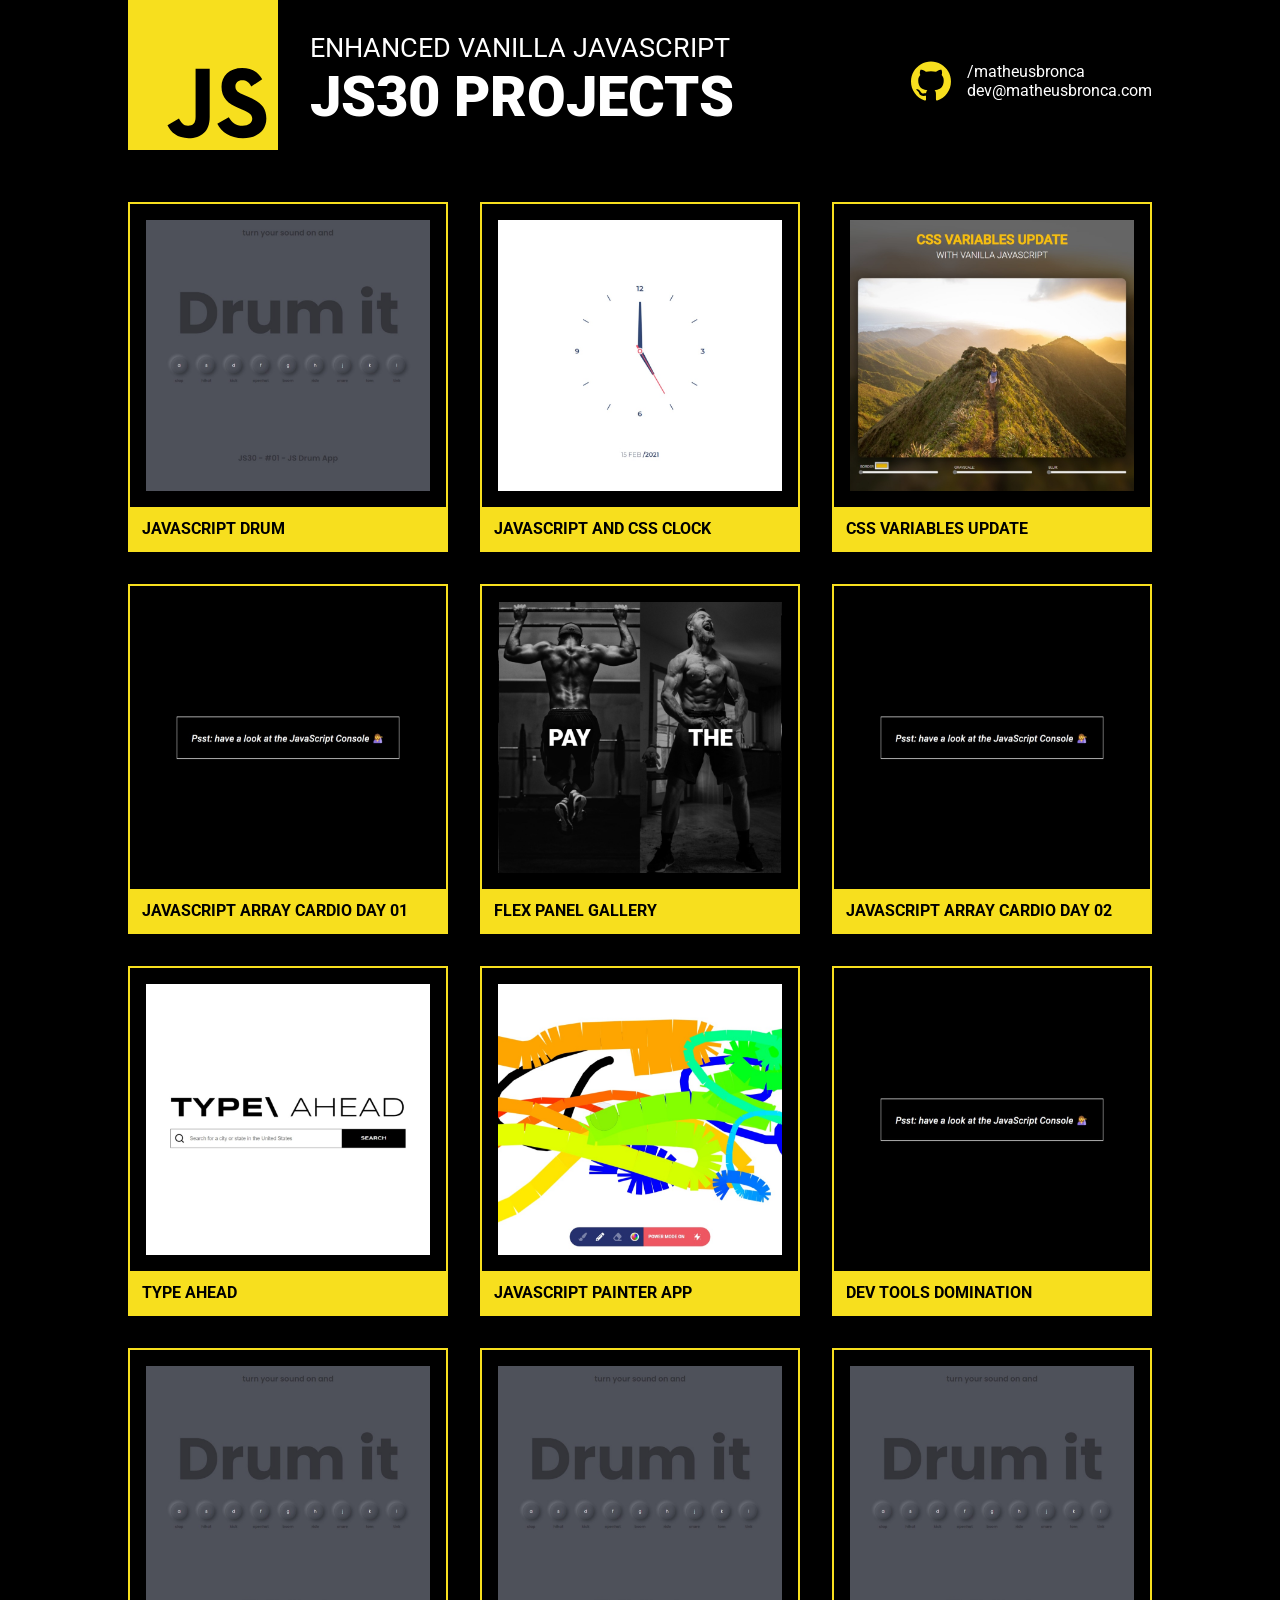
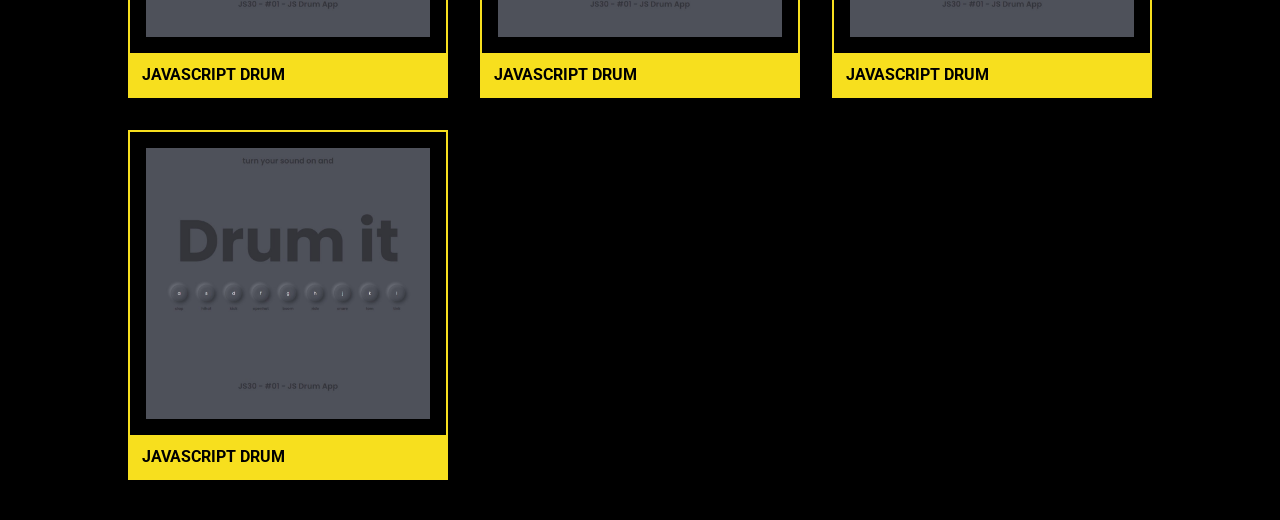
==== index.html @ 11f6f44c "Added readme" ====
<!DOCTYPE html>
<html lang="en">
<head>
    <meta charset="UTF-8">
    <meta name="viewport" content="width=device-width, initial-scale=1.0">
    <link rel="preconnect" href="https://fonts.gstatic.com">
   <link rel="preconnect" href="https://fonts.gstatic.com">
<link href="https://fonts.googleapis.com/css2?family=Roboto:wght@400;700;900&display=swap" rel="stylesheet">
    <link rel="stylesheet" href="style.css">
    <title>Enhanced JS30 - matheusbronca</title>
</head>
<body class="container">
    <header>
        <h1><img src="/images/js-logo.svg" alt="JavaScript Logo" class="logo"><div class="title">
            <span>Enhanced Vanilla Javascript</span><span>JS30 Projects</span>
        </div></h1>
            <a href="https://github.com/matheusbronca" class="github">
                    <img src="/images/github-logo.svg" alt="Github Logo" class="github__img">
                <div class="github-container">
                    <span href="https://github.com/matheusbronca" class="github__user">/matheusbronca</span>
                    <span href="mailto: dev@matheusbronca.com" class="email">dev@matheusbronca.com</span>
                </div>
            </a>
    </header>
    <ul class="projects-list">
        <li class="project">
            <a href="https://matheusbronca.github.io/JS30/01%20-%20JavaScript%20Drum/" class="card">
                <img src="/images/01.jpg" alt="" class="card__img">
                <h3 class="card__title">JavaScript Drum</h3>
            </a>
        </li>
        <li class="project">
            <a href="https://matheusbronca.github.io/JS30/02%20-%20JS%20and%20CSS%20Clock/" class="card">
                <img src="/images/02.jpg" alt="" class="card__img">
                <h3 class="card__title">JavaScript  and CSS Clock</h3>
            </a>
        </li>
        <li class="project">
            <a href="https://matheusbronca.github.io/JS30/03%20-%20CSS%20Variables/" class="card">
                <img src="/images/03.jpg" alt="" class="card__img">
                <h3 class="card__title">CSS Variables Update</h3>
            </a>
        </li>
        <li class="project">
            <a href="https://matheusbronca.github.io/JS30/04%20-%20Array%20Cardio%20Day%201/" class="card">
                <img src="/images/04.jpg" alt="" class="card__img">
                <h3 class="card__title">JavaScript Array Cardio Day 01</h3>
            </a>
        </li>
        <li class="project">
            <a href="https://matheusbronca.github.io/JS30/05%20-%20Flex%20Panel%20Gallery/" class="card">
                <img src="/images/05.jpg" alt="" class="card__img">
                <h3 class="card__title">Flex Panel Gallery</h3>
            </a>
        </li>
        <li class="project">
            <a href="https://matheusbronca.github.io/JS30/07%20-%20Array%20Cardio%20Day%202/" class="card">
                <img src="/images/04.jpg" alt="" class="card__img">
                <h3 class="card__title">JavaScript Array Cardio day 02</h3>
            </a>
        </li>
        <li class="project">
            <a href="https://matheusbronca.github.io/JS30/06%20%20-%20Type%20Ahead/" class="card">
                <img src="/images/06.jpg" alt="" class="card__img">
                <h3 class="card__title">Type ahead</h3>
            </a>
        </li>
        <li class="project">
            <a href="https://matheusbronca.github.io/JS30/08%20-%20Fun%20with%20HTML5%20Canvas/" class="card">
                <img src="/images/07.jpg" alt="" class="card__img">
                <h3 class="card__title">JavaScript Painter App</h3>
            </a>
        </li>
        <li class="project">
            <a href="https://matheusbronca.github.io/JS30/09%20-%20Dev%20Tools%20Domination/" class="card">
                <img src="/images/04.jpg" alt="" class="card__img">
                <h3 class="card__title">Dev Tools Domination</h3>
            </a>
        </li>
        <li class="project">
            <a href="https://matheusbronca.github.io/JS30/01%20-%20JavaScript%20Drum/" class="card">
                <img src="/images/01.jpg" alt="" class="card__img">
                <h3 class="card__title">JavaScript Drum</h3>
            </a>
        </li>
        <li class="project">
            <a href="https://matheusbronca.github.io/JS30/01%20-%20JavaScript%20Drum/" class="card">
                <img src="/images/01.jpg" alt="" class="card__img">
                <h3 class="card__title">JavaScript Drum</h3>
            </a>
        </li>
        <li class="project">
            <a href="https://matheusbronca.github.io/JS30/01%20-%20JavaScript%20Drum/" class="card">
                <img src="/images/01.jpg" alt="" class="card__img">
                <h3 class="card__title">JavaScript Drum</h3>
            </a>
        </li>
        <li class="project">
            <a href="https://matheusbronca.github.io/JS30/01%20-%20JavaScript%20Drum/" class="card">
                <img src="/images/01.jpg" alt="" class="card__img">
                <h3 class="card__title">JavaScript Drum</h3>
            </a>
        </li>
    </ul>
</body>
</html>
---- style.css ----
:root {
    --primary-color: #F7DF1E;
}

* {
    box-sizing: border-box;
    margin: 0;
    padding: 0;
    text-decoration: none;
    list-style: none;
}

body {
    background-color: black;
    color: white;
    font-family: 'Roboto', sans-serif;
}

.container {
    width: 80%;
    margin: 0 auto;
}

header {
    display: flex;
    justify-content: space-between;
    align-items: center;
}

h1 {
    display: flex;
}

h1 .logo {
    width: 150px;
    height: 150px;
}

.title {
    display: flex;
    flex-direction: column;
    font-weight: bold;
    text-transform: uppercase; 
    padding: 2rem 2rem;
}

.title span:nth-child(1) {
    font-weight: normal;
    font-size: 1.70rem;
 }

.title span:nth-child(2) {
    text-transform: uppercase;
    font-weight: 900;
    font-size: 3.5rem;
}

.github {
    display: flex;
    align-items: center;
    color: white;
}

.github__img {
    margin-right: 1rem;
    width: 2.5rem;
}

.github-container {
    display: flex;
    flex-direction: column;
}

.projects-list {
    margin: 2.5rem 0;
    display: grid;
    gap: 2rem;
    grid-template-columns: repeat(3, 1fr);
}

.project {
    position: relative;
    height: 350px;
    border: 2px solid var(--primary-color);
}

.project a > img {
    height: 87.5%;
    width: 100%;
    padding: 1rem;
    object-fit: cover;
}

.project a {
    display: block;
    width: 100%;
    height: 100%;
}

.project .card__title {
    position: absolute;
    padding: .75rem;
    left: 0;
    bottom: 0;
    text-transform: uppercase;
    width: 100%;
    font-weight: bold;
    font-size: 1rem;
    overflow: hidden;
    background-color: var(--primary-color);
    color: black;
}

.project a:hover::after {
    opacity: 1;
}

.project a:after {
    opacity: 0;
    content: 'see project';
    line-height: 325px;
    text-align: center;
    display: block;
    position: absolute;
    left: 0;
    bottom: 0;
    height: 100%;
    width: 100%;
    background-color: #F7DF1E90;
    font-size: 2rem;
    font-weight: 900;
    text-transform: uppercase;
    color: white;
    transition: opacity .1s ease-in;
}
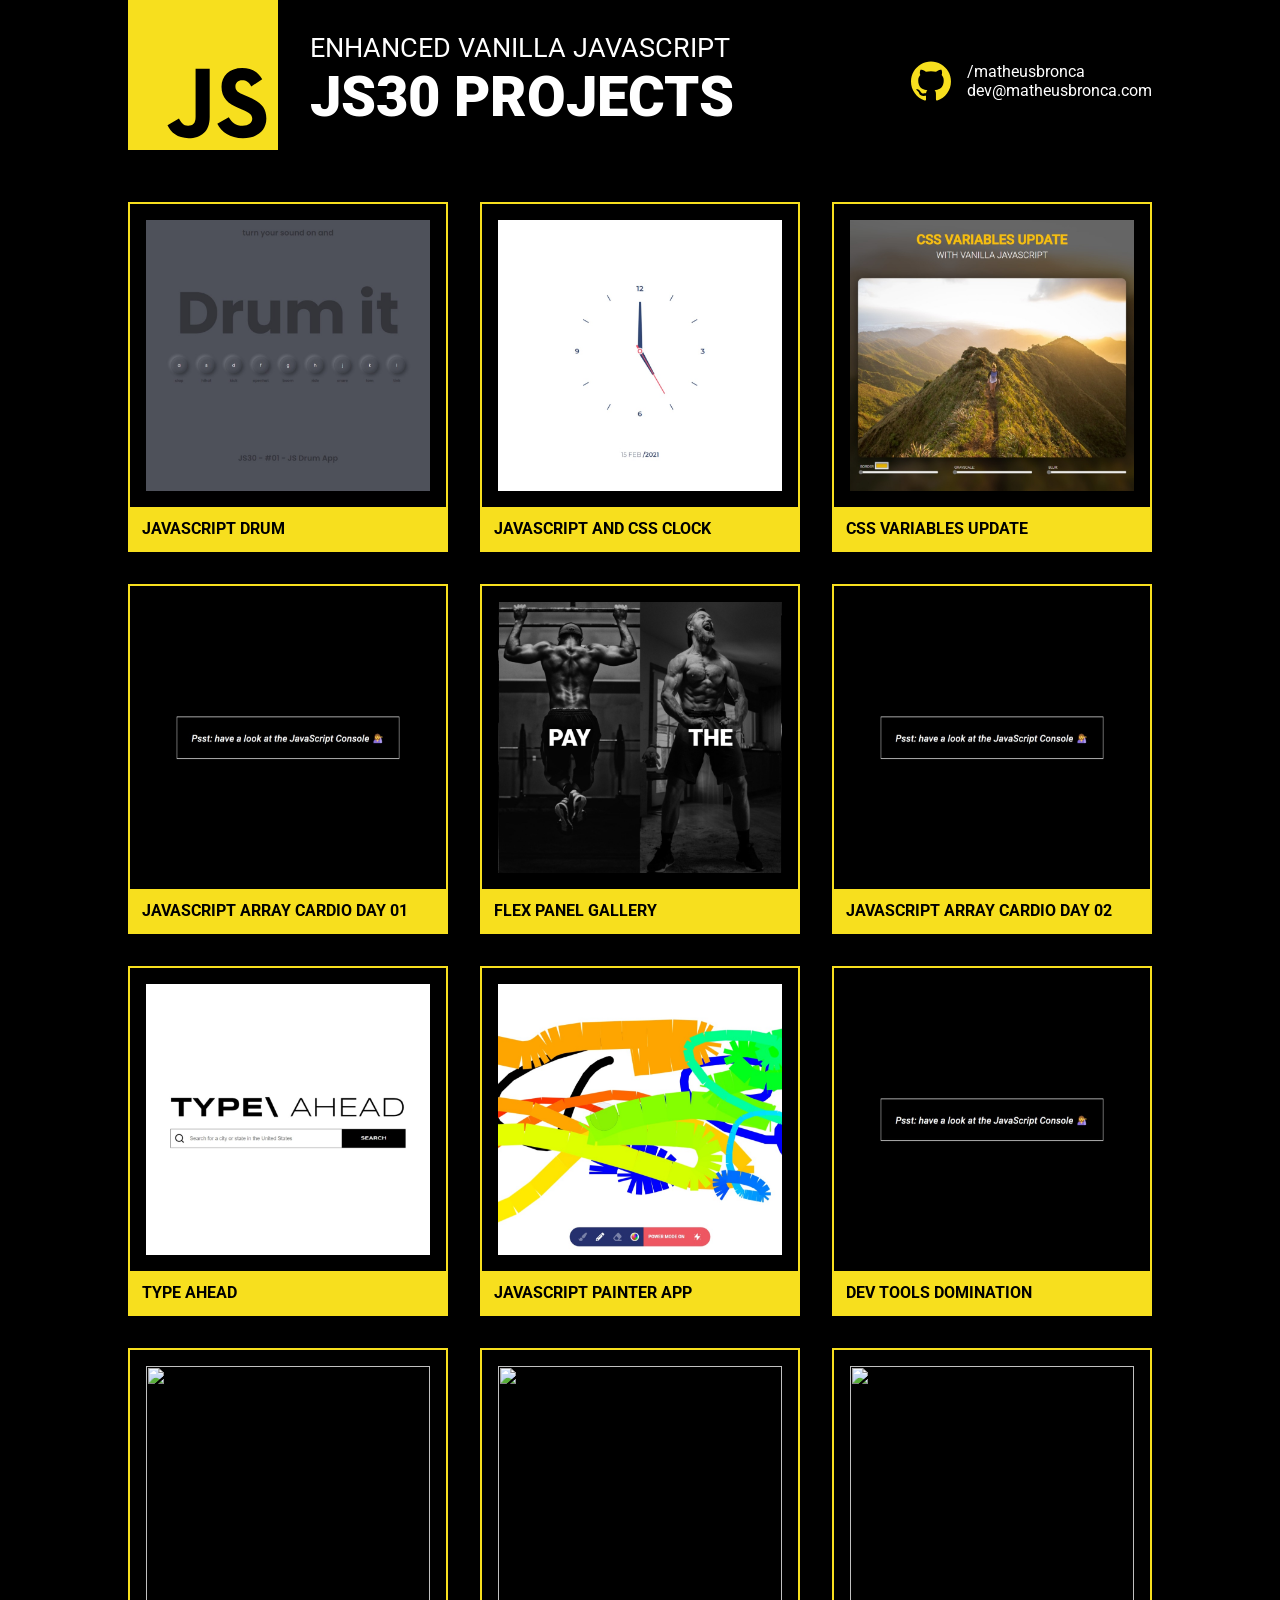
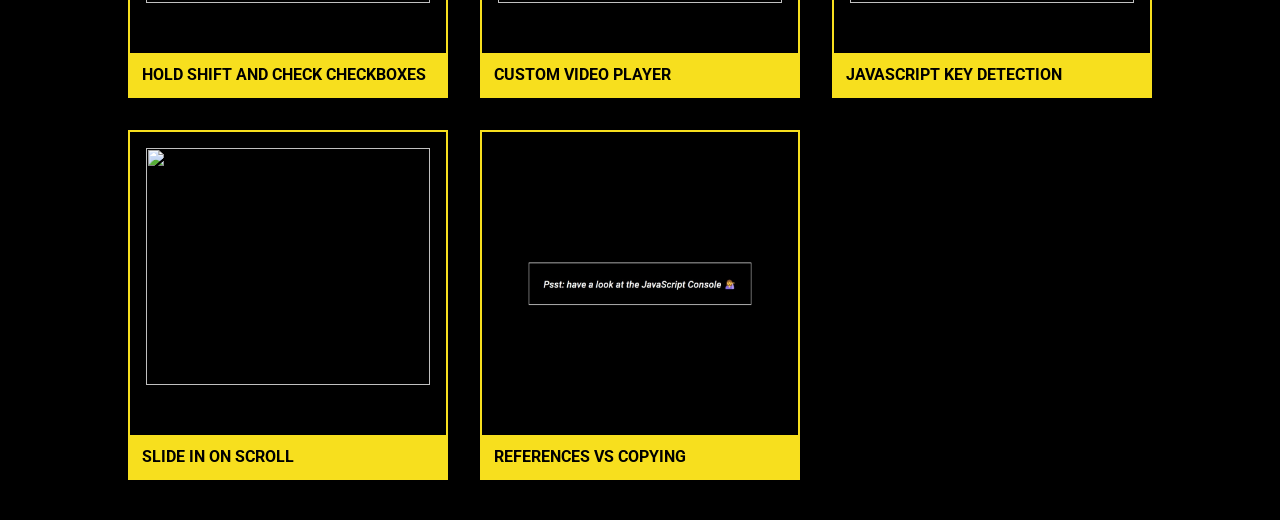
==== commit 1f73057c: "Created a index page for the repo" ====
--- a/index.html
+++ b/index.html
@@ -78,27 +78,33 @@
             </a>
         </li>
         <li class="project">
-            <a href="https://matheusbronca.github.io/JS30/01%20-%20JavaScript%20Drum/" class="card">
-                <img src="/images/01.jpg" alt="" class="card__img">
-                <h3 class="card__title">JavaScript Drum</h3>
+            <a href="https://matheusbronca.github.io/JS30/10%20-%20Hold%20Shift%20and%20Check%20Checkboxes/" class="card">
+                <img src="/images/10.jpg" alt="" class="card__img">
+                <h3 class="card__title">Hold shift and check Checkboxes</h3>
+            </a>
+        </li>
+                <li class="project">
+            <a href="https://matheusbronca.github.io/JS30/11%20-%20Custom%20Video%20Player/" class="card">
+                <img src="/images/11.jpg" alt="" class="card__img">
+                <h3 class="card__title">Custom Video Player</h3>
             </a>
         </li>
         <li class="project">
-            <a href="https://matheusbronca.github.io/JS30/01%20-%20JavaScript%20Drum/" class="card">
-                <img src="/images/01.jpg" alt="" class="card__img">
-                <h3 class="card__title">JavaScript Drum</h3>
+            <a href="https://matheusbronca.github.io/JS30/12%20-%20Key%20sequence%20detection/" class="card">
+                <img src="/images/12.jpg" alt="" class="card__img">
+                <h3 class="card__title">JavaScript Key Detection</h3>
             </a>
         </li>
         <li class="project">
-            <a href="https://matheusbronca.github.io/JS30/01%20-%20JavaScript%20Drum/" class="card">
-                <img src="/images/01.jpg" alt="" class="card__img">
-                <h3 class="card__title">JavaScript Drum</h3>
+            <a href="https://matheusbronca.github.io/JS30/13%20-%20Slide%20in%20on%20scroll/" class="card">
+                <img src="/images/13.jpg" alt="" class="card__img">
+                <h3 class="card__title">Slide in on Scroll</h3>
             </a>
         </li>
-        <li class="project">
-            <a href="https://matheusbronca.github.io/JS30/01%20-%20JavaScript%20Drum/" class="card">
-                <img src="/images/01.jpg" alt="" class="card__img">
-                <h3 class="card__title">JavaScript Drum</h3>
+                <li class="project">
+            <a href="https://matheusbronca.github.io/JS30/14%20-%20JavaScript%20References%20VS%20Copying/" class="card">
+                <img src="/images/04.jpg" alt="" class="card__img">
+                <h3 class="card__title">References vs Copying</h3>
             </a>
         </li>
     </ul>
--- a/style.css
+++ b/style.css
@@ -132,4 +132,69 @@
     text-transform: uppercase;
     color: white;
     transition: opacity .1s ease-in;
+}
+
+@media screen and (max-width: 1024px) {
+    .container {
+        width: 90%;
+    }
+
+    .project {
+        height: 300px;
+    }
+}
+
+
+@media screen and (max-width: 768px) {
+    
+    .container{
+        width: 90%;
+    }
+
+    h1 .logo {
+        width: 100px;
+        height: 100px;
+    }
+    
+    .title span:nth-child(1) {
+    font-size: 1rem;
+ }
+
+.title span:nth-child(2) {
+    font-size: 2rem;
+}
+
+    .projects-list {
+        grid-template-columns: 1fr 1fr;
+    }
+
+    .github__img {
+        width: 32px;
+        height: 32px;
+    }
+}
+
+@media screen and (max-width: 500px) {
+    header {
+        flex-direction: column;
+    }
+
+        h1 .logo {
+        width: 80px;
+        height: 80px;
+    }
+
+
+
+        .title span:nth-child(1) {
+    font-size: .875rem;
+ }
+
+    .title span:nth-child(2) {
+    font-size: 1.8rem;
+    }
+
+    .projects-list {
+        grid-template-columns: 1fr;
+    }
 }
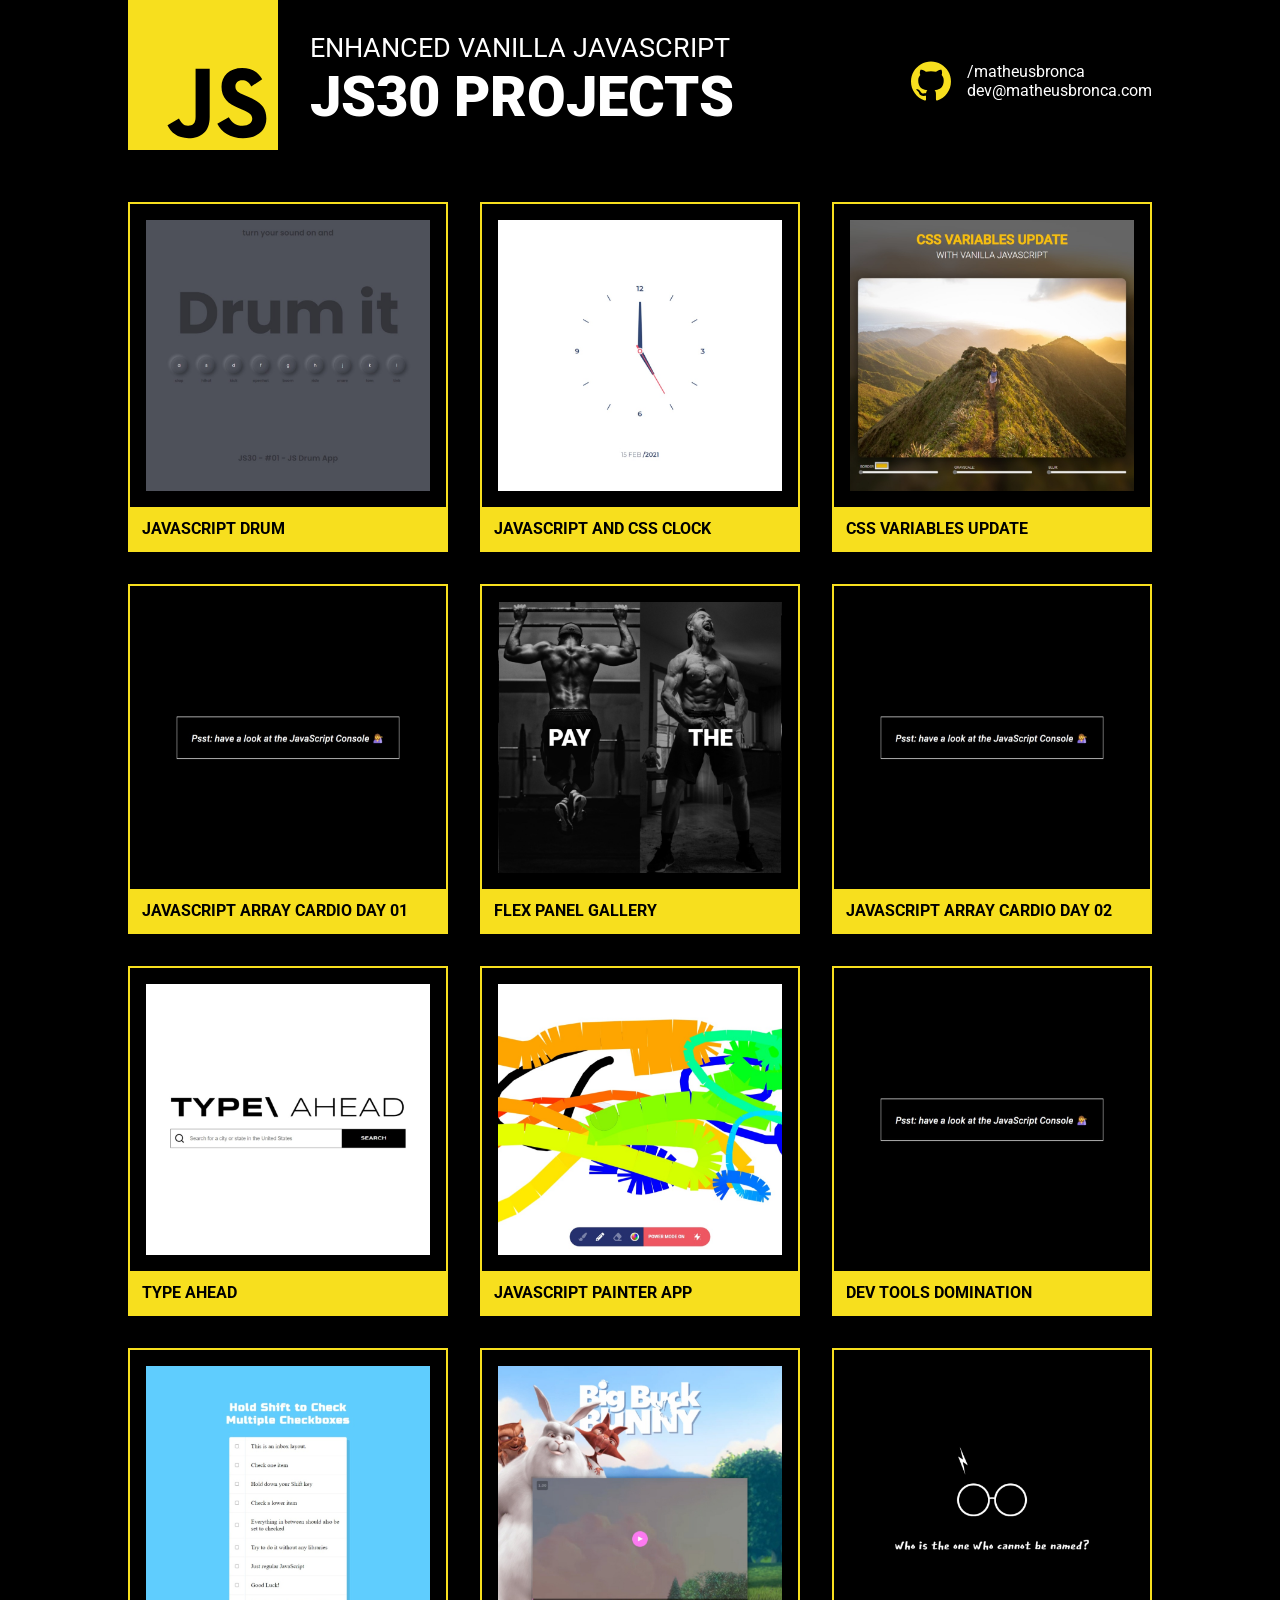
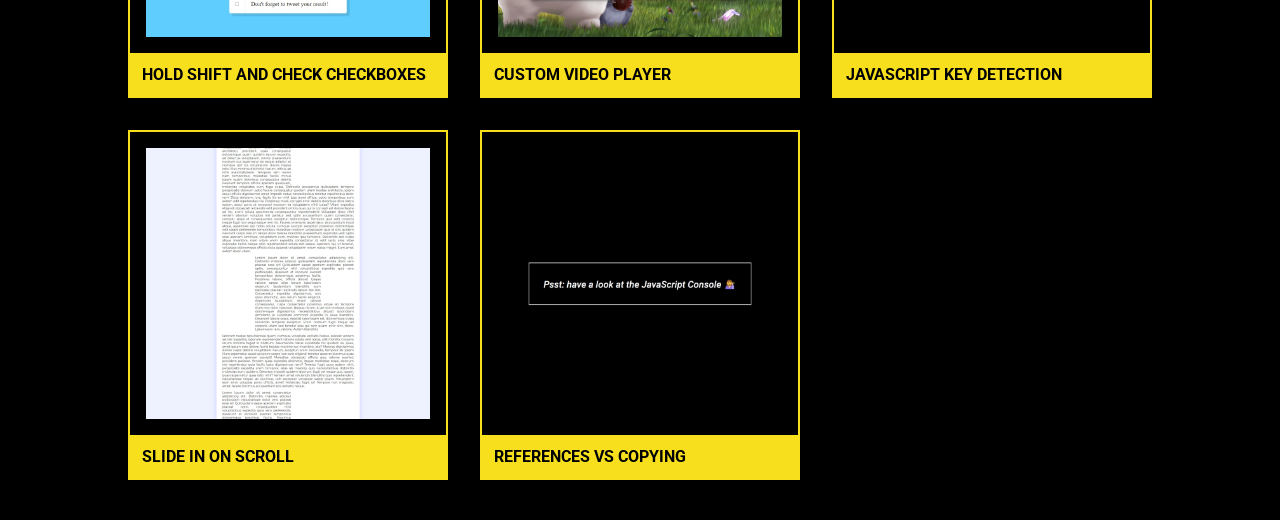
==== commit b8fb3d95: "Updated images" ====
--- a/index.html
+++ b/index.html
@@ -15,7 +15,7 @@
             <span>Enhanced Vanilla Javascript</span><span>JS30 Projects</span>
         </div></h1>
             <a href="https://github.com/matheusbronca" class="github">
-                    <img src="/images/github-logo.svg" alt="Github Logo" class="github__img">
+                    <img src="./images/github-logo.svg" alt="Github Logo" class="github__img">
                 <div class="github-container">
                     <span href="https://github.com/matheusbronca" class="github__user">/matheusbronca</span>
                     <span href="mailto: dev@matheusbronca.com" class="email">dev@matheusbronca.com</span>
@@ -25,85 +25,85 @@
     <ul class="projects-list">
         <li class="project">
             <a href="https://matheusbronca.github.io/JS30/01%20-%20JavaScript%20Drum/" class="card">
-                <img src="/images/01.jpg" alt="" class="card__img">
+                <img src="./images/01.jpg" alt="" class="card__img">
                 <h3 class="card__title">JavaScript Drum</h3>
             </a>
         </li>
         <li class="project">
             <a href="https://matheusbronca.github.io/JS30/02%20-%20JS%20and%20CSS%20Clock/" class="card">
-                <img src="/images/02.jpg" alt="" class="card__img">
+                <img src="./images/02.jpg" alt="" class="card__img">
                 <h3 class="card__title">JavaScript  and CSS Clock</h3>
             </a>
         </li>
         <li class="project">
             <a href="https://matheusbronca.github.io/JS30/03%20-%20CSS%20Variables/" class="card">
-                <img src="/images/03.jpg" alt="" class="card__img">
+                <img src="./images/03.jpg" alt="" class="card__img">
                 <h3 class="card__title">CSS Variables Update</h3>
             </a>
         </li>
         <li class="project">
             <a href="https://matheusbronca.github.io/JS30/04%20-%20Array%20Cardio%20Day%201/" class="card">
-                <img src="/images/04.jpg" alt="" class="card__img">
+                <img src="./images/04.jpg" alt="" class="card__img">
                 <h3 class="card__title">JavaScript Array Cardio Day 01</h3>
             </a>
         </li>
         <li class="project">
             <a href="https://matheusbronca.github.io/JS30/05%20-%20Flex%20Panel%20Gallery/" class="card">
-                <img src="/images/05.jpg" alt="" class="card__img">
+                <img src="./images/05.jpg" alt="" class="card__img">
                 <h3 class="card__title">Flex Panel Gallery</h3>
             </a>
         </li>
         <li class="project">
             <a href="https://matheusbronca.github.io/JS30/07%20-%20Array%20Cardio%20Day%202/" class="card">
-                <img src="/images/04.jpg" alt="" class="card__img">
+                <img src="./images/04.jpg" alt="" class="card__img">
                 <h3 class="card__title">JavaScript Array Cardio day 02</h3>
             </a>
         </li>
         <li class="project">
             <a href="https://matheusbronca.github.io/JS30/06%20%20-%20Type%20Ahead/" class="card">
-                <img src="/images/06.jpg" alt="" class="card__img">
+                <img src="./images/06.jpg" alt="" class="card__img">
                 <h3 class="card__title">Type ahead</h3>
             </a>
         </li>
         <li class="project">
             <a href="https://matheusbronca.github.io/JS30/08%20-%20Fun%20with%20HTML5%20Canvas/" class="card">
-                <img src="/images/07.jpg" alt="" class="card__img">
+                <img src="./images/07.jpg" alt="" class="card__img">
                 <h3 class="card__title">JavaScript Painter App</h3>
             </a>
         </li>
         <li class="project">
             <a href="https://matheusbronca.github.io/JS30/09%20-%20Dev%20Tools%20Domination/" class="card">
-                <img src="/images/04.jpg" alt="" class="card__img">
+                <img src="./images/04.jpg" alt="" class="card__img">
                 <h3 class="card__title">Dev Tools Domination</h3>
             </a>
         </li>
         <li class="project">
             <a href="https://matheusbronca.github.io/JS30/10%20-%20Hold%20Shift%20and%20Check%20Checkboxes/" class="card">
-                <img src="/images/10.jpg" alt="" class="card__img">
+                <img src="./images/10.jpg" alt="" class="card__img">
                 <h3 class="card__title">Hold shift and check Checkboxes</h3>
             </a>
         </li>
                 <li class="project">
             <a href="https://matheusbronca.github.io/JS30/11%20-%20Custom%20Video%20Player/" class="card">
-                <img src="/images/11.jpg" alt="" class="card__img">
+                <img src="./images/11.jpg" alt="" class="card__img">
                 <h3 class="card__title">Custom Video Player</h3>
             </a>
         </li>
         <li class="project">
             <a href="https://matheusbronca.github.io/JS30/12%20-%20Key%20sequence%20detection/" class="card">
-                <img src="/images/12.jpg" alt="" class="card__img">
+                <img src="./images/12.jpg" alt="" class="card__img">
                 <h3 class="card__title">JavaScript Key Detection</h3>
             </a>
         </li>
         <li class="project">
             <a href="https://matheusbronca.github.io/JS30/13%20-%20Slide%20in%20on%20scroll/" class="card">
-                <img src="/images/13.jpg" alt="" class="card__img">
+                <img src="./images/13.jpg" alt="" class="card__img">
                 <h3 class="card__title">Slide in on Scroll</h3>
             </a>
         </li>
                 <li class="project">
             <a href="https://matheusbronca.github.io/JS30/14%20-%20JavaScript%20References%20VS%20Copying/" class="card">
-                <img src="/images/04.jpg" alt="" class="card__img">
+                <img src="./images/04.jpg" alt="" class="card__img">
                 <h3 class="card__title">References vs Copying</h3>
             </a>
         </li>
